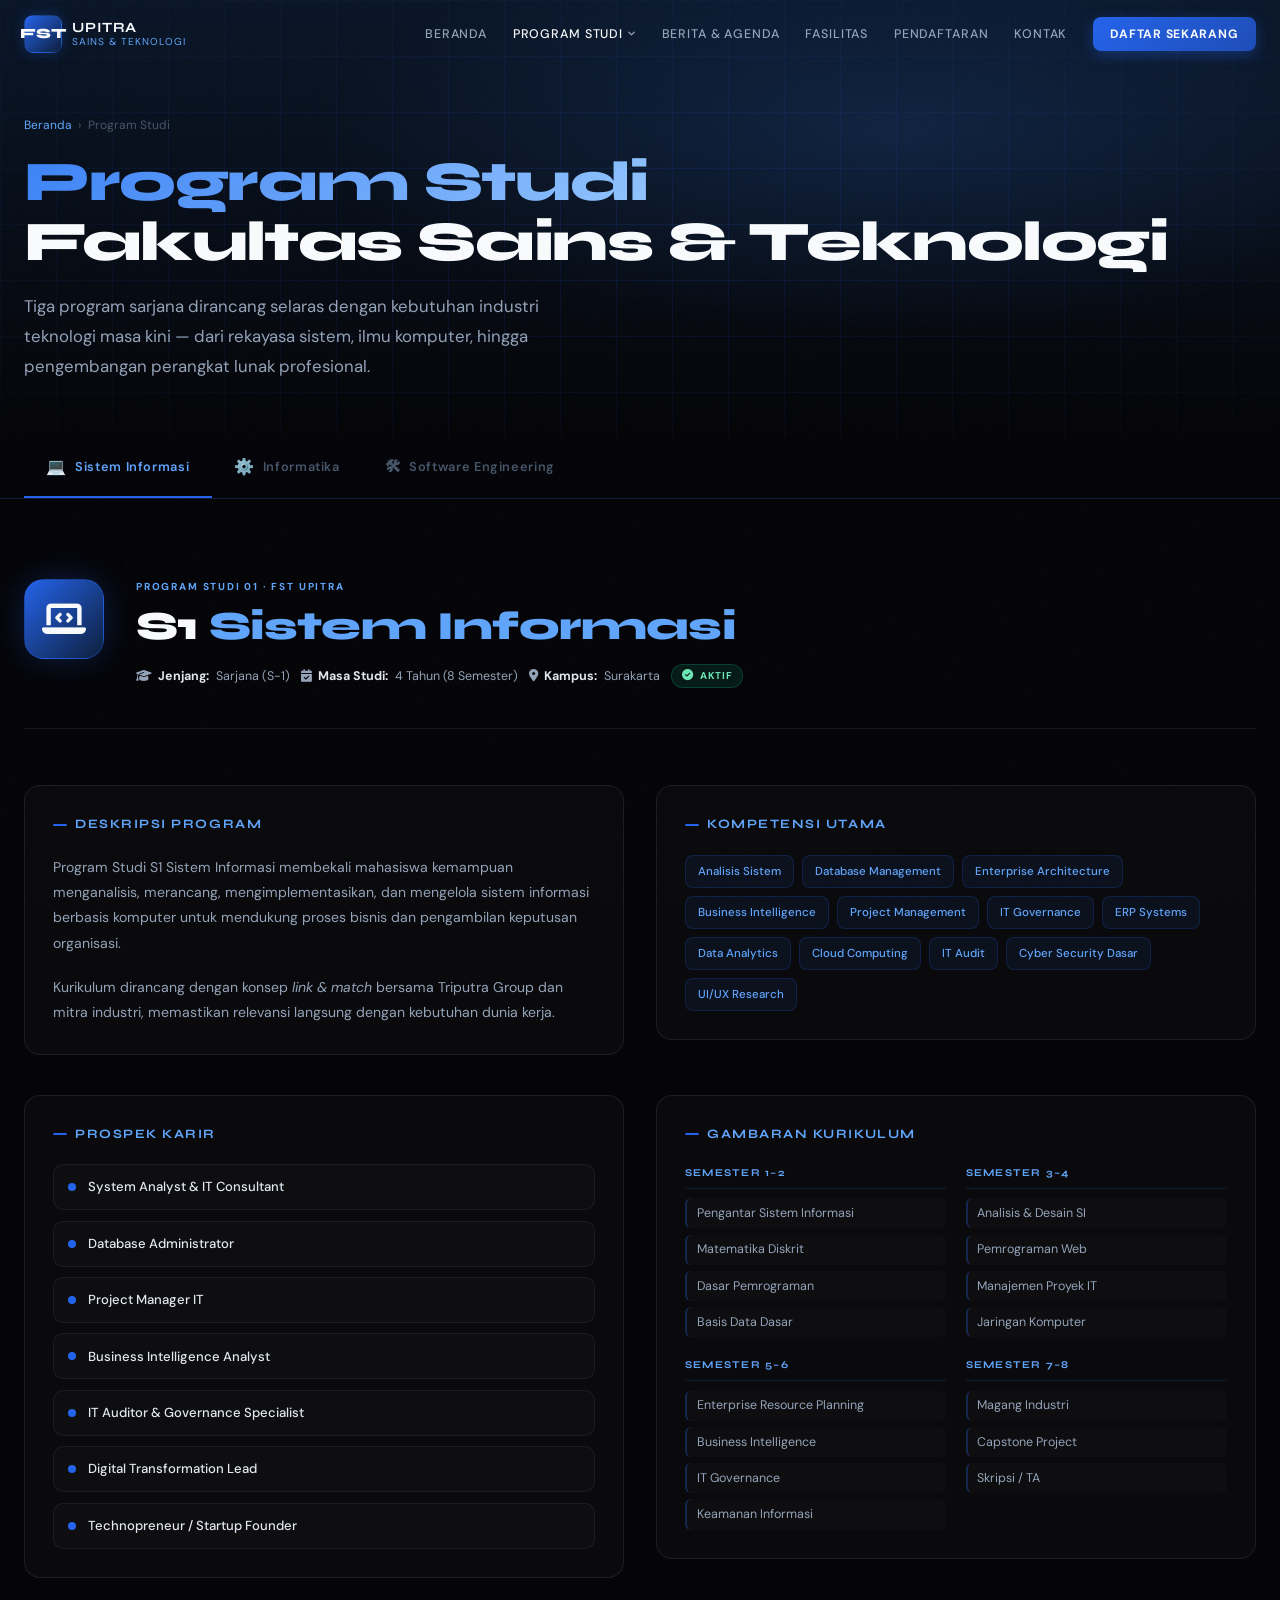
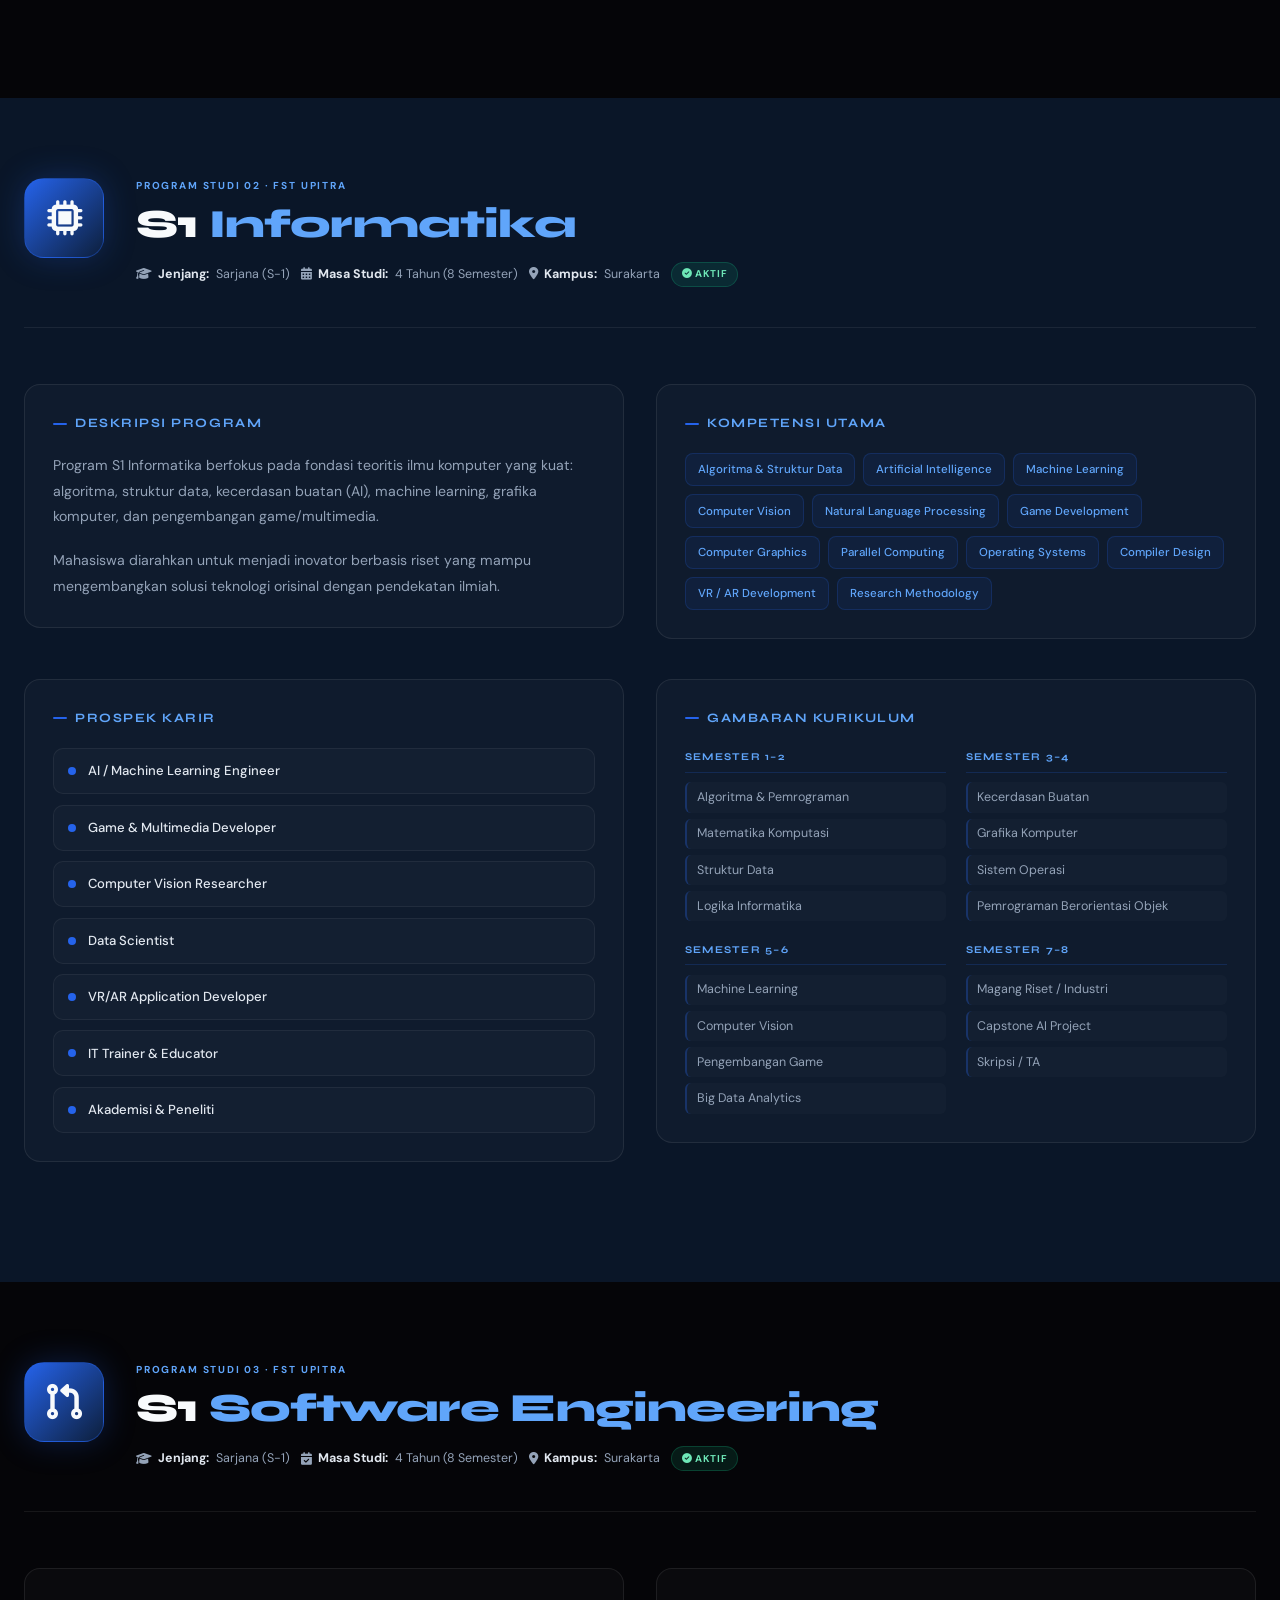
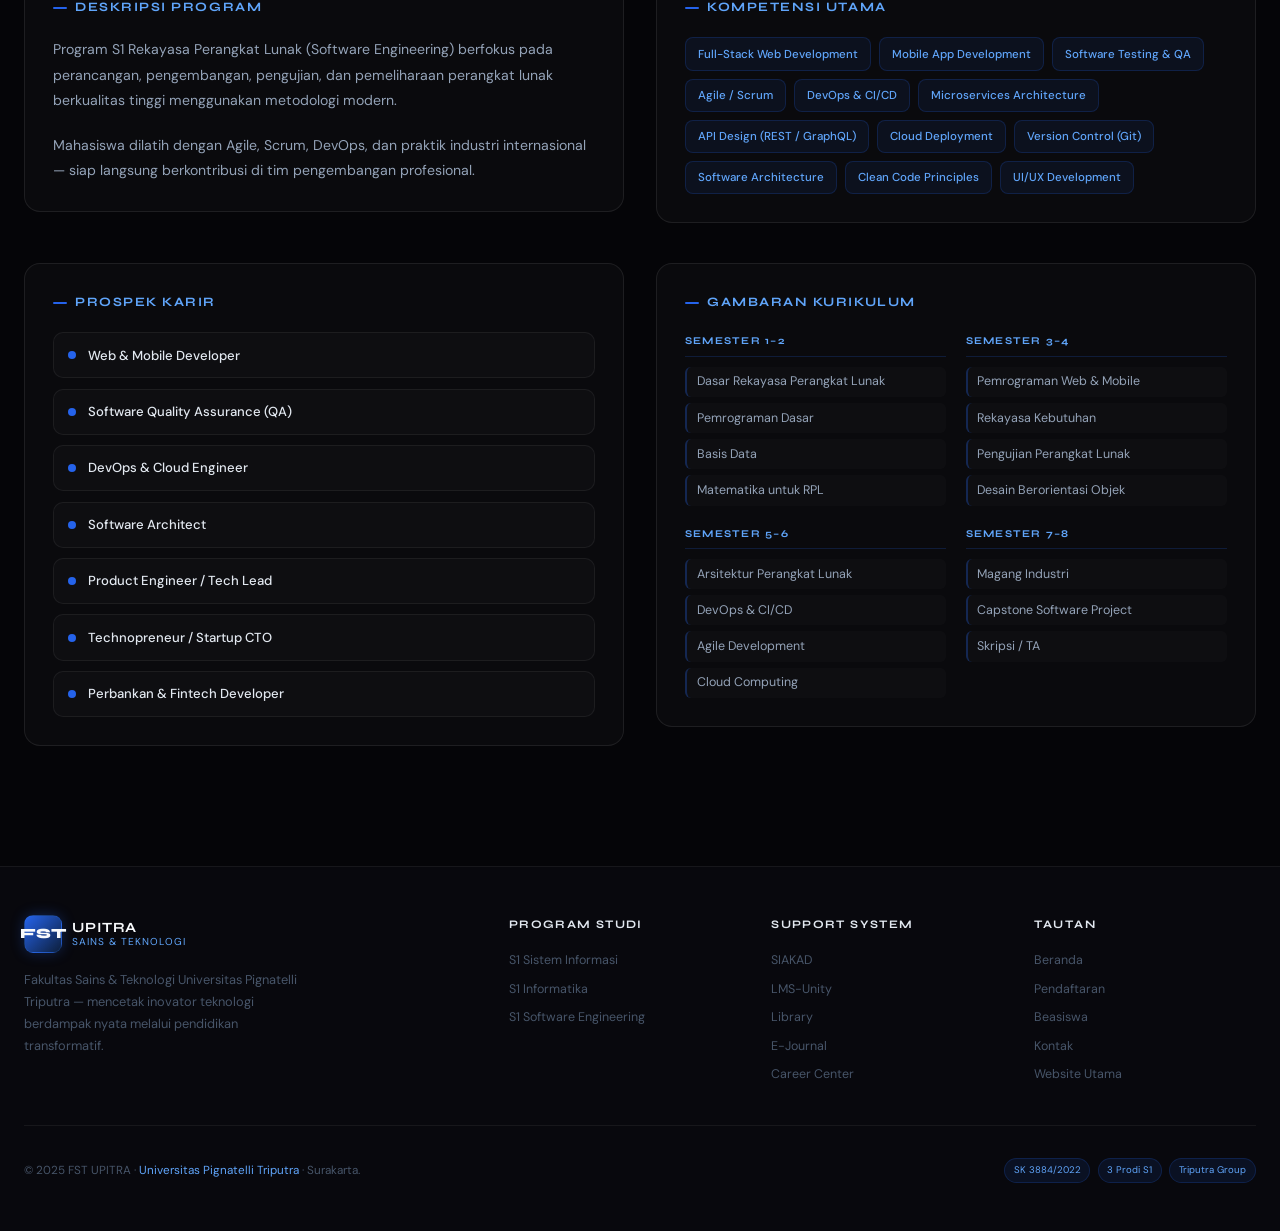
==== prodi.html @ 9dd38aa5 "first commit" ====
<!DOCTYPE html>
<html lang="id">
<head>
  <meta charset="UTF-8" />
  <meta name="viewport" content="width=device-width, initial-scale=1.0" />
  <meta name="description" content="Program Studi FST UPITRA — S1 Sistem Informasi, S1 Informatika, S1 Rekayasa Perangkat Lunak (Software Engineering). Kurikulum, kompetensi, dan prospek karir lengkap." />
  <title>Program Studi — FST UPITRA</title>
  <link rel="preconnect" href="https://fonts.googleapis.com" />
  <link rel="stylesheet" href="https://cdnjs.cloudflare.com/ajax/libs/font-awesome/6.4.2/css/all.min.css">
  <link rel="preconnect" href="https://fonts.gstatic.com" crossorigin />
  <link href="https://fonts.googleapis.com/css2?family=Syne:wght@400;600;700;800&family=DM+Sans:ital,opsz,wght@0,9..40,300;0,9..40,400;0,9..40,500;1,9..40,300&display=swap" rel="stylesheet" />
  <link rel="stylesheet" href="fst-style.css" />

  <style>
    /* =============================================
       PRODI PAGE — SPECIFIC STYLES
    ============================================= */

    /* Tab navigation */
    .prodi-tabs-wrap {
      position: sticky;
      top: var(--nav-h);
      z-index: 50;
      background: rgba(5,5,10,0.95);
      backdrop-filter: blur(16px);
      -webkit-backdrop-filter: blur(16px);
      border-bottom: 1px solid var(--glass-border);
    }
    .prodi-tabs {
      max-width: 1280px;
      margin: 0 auto;
      display: flex;
      gap: 0;
      padding: 0 1.5rem;
      overflow-x: auto;
      scrollbar-width: none;
      -ms-overflow-style: none;
    }
    .prodi-tabs::-webkit-scrollbar { display: none; }
    .prodi-tab {
      display: flex;
      align-items: center;
      gap: 0.5rem;
      padding: 1rem 1.4rem;
      font-size: 0.8rem;
      font-weight: 600;
      letter-spacing: 0.05em;
      color: var(--white-ghost);
      border-bottom: 2px solid transparent;
      transition: color 0.2s, border-color 0.2s;
      cursor: pointer;
      white-space: nowrap;
      text-decoration: none;
      flex-shrink: 0;
    }
    .prodi-tab:hover { color: var(--white-dim); }
    .prodi-tab.active { color: var(--blue-light); border-bottom-color: var(--blue-accent); }
    .prodi-tab-icon { font-size: 1rem; }

    /* Prodi hero section */
    .prodi-section {
      padding: 5rem 1.5rem;
      position: relative;
    }
    .prodi-section:nth-child(even) { background: var(--navy); }
    .prodi-section:nth-child(odd)  { background: var(--black); }

    .prodi-header {
      display: grid;
      grid-template-columns: auto 1fr;
      gap: 2rem;
      align-items: start;
      margin-bottom: 3.5rem;
      padding-bottom: 2.5rem;
      border-bottom: 1px solid rgba(255,255,255,0.07);
    }
    .prodi-hero-icon {
      width: 80px; height: 80px;
      border-radius: 20px;
      background: linear-gradient(135deg, var(--blue-accent), var(--navy-mid));
      display: flex;
      align-items: center;
      justify-content: center;
      font-size: 2.2rem;
      border: 1px solid rgba(37,99,235,0.4);
      box-shadow: 0 0 32px rgba(37,99,235,0.25);
      flex-shrink: 0;
    }
    .prodi-header-meta { }
    .prodi-id-label { font-size: 0.63rem; letter-spacing: 0.18em; text-transform: uppercase; color: var(--blue-light); font-weight: 700; margin-bottom: 0.5rem; }
    .prodi-h2 {
      font-family: var(--font-display);
      font-size: clamp(1.6rem, 3.5vw, 2.5rem);
      font-weight: 800;
      line-height: 1.1;
      letter-spacing: -0.02em;
      color: var(--white);
      margin-bottom: 1rem;
    }
    .prodi-h2 em { font-style: normal; color: var(--blue-light); }
    .prodi-meta-row { display: flex; flex-wrap: wrap; gap: 0.7rem; align-items: center; }
    .prodi-meta-item { display: flex; align-items: center; gap: 0.4rem; font-size: 0.78rem; color: var(--white-mute); }
    .prodi-meta-item strong { color: var(--white-dim); }

    /* Detail grid layout */
    .prodi-detail-grid {
      display: grid;
      grid-template-columns: 1fr 1fr;
      gap: 2rem;
      margin-bottom: 2.5rem;
    }

    /* Content cards */
    .content-card {
      background: rgba(255,255,255,0.025);
      border: 1px solid rgba(255,255,255,0.08);
      border-radius: 16px;
      padding: 1.75rem;
    }
    .content-card-title {
      font-family: var(--font-display);
      font-size: 0.8rem;
      font-weight: 700;
      letter-spacing: 0.12em;
      text-transform: uppercase;
      color: var(--blue-light);
      margin-bottom: 1.2rem;
      display: flex;
      align-items: center;
      gap: 0.5rem;
    }
    .content-card-title::before { content:''; display:block; width:14px; height:2px; background:var(--blue-accent); border-radius:2px; }

    /* Skill chips */
    .skill-grid { display: flex; flex-wrap: wrap; gap: 0.5rem; }
    .skill-chip {
      padding: 0.38rem 0.75rem;
      font-size: 0.72rem;
      font-weight: 500;
      border-radius: 8px;
      background: rgba(37,99,235,0.08);
      border: 1px solid rgba(37,99,235,0.2);
      color: var(--blue-light);
      transition: background 0.2s, border-color 0.2s;
    }
    .skill-chip:hover { background: rgba(37,99,235,0.18); border-color: var(--blue-accent); }

    /* Career list */
    .career-list { display: flex; flex-direction: column; gap: 0.65rem; }
    .career-item {
      display: flex;
      align-items: center;
      gap: 0.75rem;
      padding: 0.7rem 0.9rem;
      border-radius: 10px;
      background: rgba(255,255,255,0.02);
      border: 1px solid rgba(255,255,255,0.06);
      transition: border-color 0.2s, background 0.2s;
    }
    .career-item:hover { border-color: var(--blue-accent); background: rgba(37,99,235,0.07); }
    .career-dot { width: 8px; height: 8px; border-radius: 50%; background: var(--blue-accent); flex-shrink: 0; }
    .career-name { font-size: 0.82rem; font-weight: 500; color: var(--white-dim); }

    /* Semester table */
    .semester-grid { display: grid; grid-template-columns: 1fr 1fr; gap: 1.2rem; margin-top: 1.2rem; }
    .semester-block { }
    .semester-label { font-family: var(--font-display); font-size: 0.65rem; font-weight: 700; letter-spacing: 0.12em; text-transform: uppercase; color: var(--blue-light); margin-bottom: 0.6rem; padding-bottom: 0.4rem; border-bottom: 1px solid rgba(37,99,235,0.2); }
    .semester-matkul { display: flex; flex-direction: column; gap: 0.38rem; }
    .matkul-item { font-size: 0.78rem; color: var(--white-mute); padding: 0.3rem 0.6rem; background: rgba(255,255,255,0.02); border-radius: 6px; border-left: 2px solid rgba(37,99,235,0.3); }

    /* Comparison table */
    .compare-table { width: 100%; border-collapse: collapse; margin-top: 2.5rem; }
    .compare-table th { padding: 0.9rem 1.2rem; font-family: var(--font-display); font-size: 0.75rem; font-weight: 700; letter-spacing: 0.1em; text-transform: uppercase; background: rgba(37,99,235,0.1); color: var(--blue-light); text-align: left; border-bottom: 1px solid var(--glass-border); }
    .compare-table td { padding: 0.85rem 1.2rem; font-size: 0.82rem; color: var(--white-mute); border-bottom: 1px solid rgba(255,255,255,0.05); vertical-align: top; }
    .compare-table tr:hover td { background: rgba(37,99,235,0.04); }
    .compare-table td:first-child { color: var(--white-dim); font-weight: 500; }
    .ct-icon { font-size: 1.1rem; }
    .compare-wrap { overflow-x: auto; border: 1px solid var(--glass-border); border-radius: 14px; overflow: hidden; }

    /* CTA band */
    .cta-band {
      background: linear-gradient(135deg, var(--navy-mid), var(--navy));
      border: 1px solid var(--glass-border);
      border-radius: 18px;
      padding: 2.5rem;
      text-align: center;
      margin-top: 4rem;
    }
    .cta-band h3 { font-family: var(--font-display); font-size: clamp(1.4rem, 3vw, 2rem); font-weight: 800; color: var(--white); margin-bottom: 0.75rem; }
    .cta-band p { color: var(--white-mute); font-size: 0.9rem; max-width: 480px; margin: 0 auto 1.75rem; line-height: 1.75; }
    .cta-band-actions { display: flex; gap: 1rem; justify-content: center; flex-wrap: wrap; }

    /* =============================================
       PRODI PAGE RESPONSIVE
    ============================================= */
    @media (max-width: 1024px) {
      .prodi-detail-grid { grid-template-columns: 1fr; }
    }
    @media (max-width: 768px) {
      .prodi-section { padding: 3.5rem 1rem; }
      .prodi-header { grid-template-columns: 1fr; gap: 1.25rem; }
      .prodi-hero-icon { width: 64px; height: 64px; font-size: 1.75rem; border-radius: 15px; }
      .semester-grid { grid-template-columns: 1fr; }
      .cta-band { padding: 1.75rem 1.25rem; }
      .cta-band-actions { flex-direction: column; align-items: stretch; }
      .cta-band-actions .btn-primary,
      .cta-band-actions .btn-ghost { text-align: center; justify-content: center; }
      .compare-table th, .compare-table td { padding: 0.65rem 0.9rem; font-size: 0.76rem; }
      .prodi-tabs { padding: 0 1rem; }
      .prodi-tab { padding: 0.85rem 1rem; font-size: 0.74rem; }
    }
    @media (max-width: 480px) {
      .prodi-meta-row { gap: 0.5rem; }
      .prodi-h2 { font-size: clamp(1.4rem, 6vw, 1.9rem); }
    }
  </style>
</head>

<body>
  <!-- NAVBAR -->
  <header>
    <nav id="navbar" role="navigation" aria-label="Main navigation">
      <div class="nav-inner">
        <a href="index.html" class="nav-logo" aria-label="FST UPITRA Beranda">
          <div class="nav-logo-badge" aria-hidden="true">FST</div>
          <div class="nav-logo-text"><strong>UPITRA</strong><span>Sains &amp; Teknologi</span></div>
        </a>
        <ul class="nav-links" role="list">
          <li><a href="index.html">Beranda</a></li>
          <li>
            <a href="prodi.html" class="active">Program Studi
              <svg class="chevron" viewBox="0 0 10 10" fill="none"><path d="M2 3.5 5 6.5 8 3.5" stroke="currentColor" stroke-width="1.5" stroke-linecap="round"/></svg>
            </a>
            <ul class="dropdown">
              <li><a href="#si">S1 Sistem Informasi</a></li>
              <li><a href="#inf">S1 Informatika</a></li>
              <li><a href="#rpl">S1 Software Engineering</a></li>
            </ul>
          </li>
          <li><a href="index.html#news">Berita &amp; Agenda</a></li>
          <li><a href="index.html#fasilitas">Fasilitas</a></li>
          <li><a href="pendaftaran.html">Pendaftaran</a></li>
          <li><a href="index.html#kontak">Kontak</a></li>
          <li><a href="pendaftaran.html" class="nav-cta">Daftar Sekarang</a></li>
        </ul>
        <button class="nav-hamburger" id="hamburger" aria-label="Toggle menu" aria-expanded="false">
          <span></span><span></span><span></span>
        </button>
      </div>
    </nav>
    <div class="mobile-menu" id="mobile-menu">
      <p class="mob-section-title">Halaman</p>
      <a href="index.html">Beranda</a>
      <a href="index.html#news">Berita &amp; Agenda</a>
      <a href="index.html#fasilitas">Fasilitas</a>
      <a href="pendaftaran.html">Pendaftaran</a>
      <a href="index.html#kontak">Kontak</a>
      <p class="mob-section-title">Program Studi</p>
      <a href="#si" onclick="closeMobile()">S1 Sistem Informasi</a>
      <a href="#inf" onclick="closeMobile()">S1 Informatika</a>
      <a href="#rpl" onclick="closeMobile()">S1 Software Engineering</a>
      <a href="pendaftaran.html" class="mob-cta">Daftar Sekarang →</a>
    </div>
  </header>

  <!-- PAGE HERO -->
  <div class="page-hero">
    <div class="page-hero-grid" aria-hidden="true"></div>
    <div class="page-hero-content">
      <nav class="breadcrumb" aria-label="Breadcrumb">
        <a href="index.html">Beranda</a>
        <span aria-hidden="true">›</span>
        <span aria-current="page">Program Studi</span>
      </nav>
      <h1><em>Program Studi</em><br />Fakultas Sains &amp; Teknologi</h1>
      <p>Tiga program sarjana dirancang selaras dengan kebutuhan industri teknologi masa kini — dari rekayasa sistem, ilmu komputer, hingga pengembangan perangkat lunak profesional.</p>
    </div>
  </div>

  <!-- STICKY TABS -->
  <div class="prodi-tabs-wrap" role="navigation" aria-label="Program studi tabs">
    <div class="prodi-tabs">
      <a href="#si"  class="prodi-tab active" data-target="si"><span class="prodi-tab-icon">💻</span> Sistem Informasi</a>
      <a href="#inf" class="prodi-tab" data-target="inf"><span class="prodi-tab-icon">⚙️</span> Informatika</a>
      <a href="#rpl" class="prodi-tab" data-target="rpl"><span class="prodi-tab-icon">🛠</span> Software Engineering</a>
    </div>
  </div>

  <main>
    <!-- ============ S1 SISTEM INFORMASI ============ -->
    <section id="si" class="prodi-section">
      <div class="container">
  <div class="prodi-header reveal">
    <div class="prodi-hero-icon" aria-hidden="true">
      <i class="fa-solid fa-laptop-code"></i>
    </div>
    
    <div class="prodi-header-meta">
      <div class="prodi-id-label">Program Studi 01 · FST UPITRA</div>
      <h2 class="prodi-h2">S1 <em>Sistem Informasi</em></h2>
      
      <div class="prodi-meta-row">
        <div class="prodi-meta-item">
          <i class="fa-solid fa-graduation-cap"></i> <strong>Jenjang:</strong> Sarjana (S-1)
        </div>
        <div class="prodi-meta-item">
          <i class="fa-solid fa-calendar-check"></i> <strong>Masa Studi:</strong> 4 Tahun (8 Semester)
        </div>
        <div class="prodi-meta-item">
          <i class="fa-solid fa-location-dot"></i> <strong>Kampus:</strong> Surakarta
        </div>
        <span class="badge badge-green">
          <i class="fa-solid fa-circle-check" style="font-size: 0.7rem; margin-right: 4px;"></i> Aktif
        </span>
      </div>
    </div>
  </div>
</div>

        <div class="prodi-detail-grid">
          <div class="reveal">
            <div class="content-card">
              <div class="content-card-title">Deskripsi Program</div>
              <p style="font-size:0.88rem;color:var(--white-mute);line-height:1.8;margin-bottom:1.2rem;">Program Studi S1 Sistem Informasi membekali mahasiswa kemampuan menganalisis, merancang, mengimplementasikan, dan mengelola sistem informasi berbasis komputer untuk mendukung proses bisnis dan pengambilan keputusan organisasi.</p>
              <p style="font-size:0.88rem;color:var(--white-mute);line-height:1.8;">Kurikulum dirancang dengan konsep <em>link &amp; match</em> bersama Triputra Group dan mitra industri, memastikan relevansi langsung dengan kebutuhan dunia kerja.</p>
            </div>
          </div>
          <div class="reveal" style="transition-delay:0.1s;">
            <div class="content-card">
              <div class="content-card-title">Kompetensi Utama</div>
              <div class="skill-grid">
                <span class="skill-chip">Analisis Sistem</span>
                <span class="skill-chip">Database Management</span>
                <span class="skill-chip">Enterprise Architecture</span>
                <span class="skill-chip">Business Intelligence</span>
                <span class="skill-chip">Project Management</span>
                <span class="skill-chip">IT Governance</span>
                <span class="skill-chip">ERP Systems</span>
                <span class="skill-chip">Data Analytics</span>
                <span class="skill-chip">Cloud Computing</span>
                <span class="skill-chip">IT Audit</span>
                <span class="skill-chip">Cyber Security Dasar</span>
                <span class="skill-chip">UI/UX Research</span>
              </div>
            </div>
          </div>
        </div>

        <div class="prodi-detail-grid">
          <div class="reveal">
            <div class="content-card">
              <div class="content-card-title">Prospek Karir</div>
              <div class="career-list">
                <div class="career-item"><div class="career-dot"></div><div class="career-name">System Analyst & IT Consultant</div></div>
                <div class="career-item"><div class="career-dot"></div><div class="career-name">Database Administrator</div></div>
                <div class="career-item"><div class="career-dot"></div><div class="career-name">Project Manager IT</div></div>
                <div class="career-item"><div class="career-dot"></div><div class="career-name">Business Intelligence Analyst</div></div>
                <div class="career-item"><div class="career-dot"></div><div class="career-name">IT Auditor & Governance Specialist</div></div>
                <div class="career-item"><div class="career-dot"></div><div class="career-name">Digital Transformation Lead</div></div>
                <div class="career-item"><div class="career-dot"></div><div class="career-name">Technopreneur / Startup Founder</div></div>
              </div>
            </div>
          </div>
          <div class="reveal" style="transition-delay:0.1s;">
            <div class="content-card">
              <div class="content-card-title">Gambaran Kurikulum</div>
              <div class="semester-grid">
                <div class="semester-block">
                  <div class="semester-label">Semester 1–2</div>
                  <div class="semester-matkul">
                    <div class="matkul-item">Pengantar Sistem Informasi</div>
                    <div class="matkul-item">Matematika Diskrit</div>
                    <div class="matkul-item">Dasar Pemrograman</div>
                    <div class="matkul-item">Basis Data Dasar</div>
                  </div>
                </div>
                <div class="semester-block">
                  <div class="semester-label">Semester 3–4</div>
                  <div class="semester-matkul">
                    <div class="matkul-item">Analisis & Desain SI</div>
                    <div class="matkul-item">Pemrograman Web</div>
                    <div class="matkul-item">Manajemen Proyek IT</div>
                    <div class="matkul-item">Jaringan Komputer</div>
                  </div>
                </div>
                <div class="semester-block">
                  <div class="semester-label">Semester 5–6</div>
                  <div class="semester-matkul">
                    <div class="matkul-item">Enterprise Resource Planning</div>
                    <div class="matkul-item">Business Intelligence</div>
                    <div class="matkul-item">IT Governance</div>
                    <div class="matkul-item">Keamanan Informasi</div>
                  </div>
                </div>
                <div class="semester-block">
                  <div class="semester-label">Semester 7–8</div>
                  <div class="semester-matkul">
                    <div class="matkul-item">Magang Industri</div>
                    <div class="matkul-item">Capstone Project</div>
                    <div class="matkul-item">Skripsi / TA</div>
                  </div>
                </div>
              </div>
            </div>
          </div>
        </div>
      </div>
    </section>

    <!-- ============ S1 INFORMATIKA ============ -->
    <section id="inf" class="prodi-section">
  <div class="container">
  <div class="prodi-header reveal">
    <div class="prodi-hero-icon" aria-hidden="true">
      <i class="fa-solid fa-microchip"></i>
    </div>
    
    <div class="prodi-header-meta">
      <div class="prodi-id-label">Program Studi 02 · FST UPITRA</div>
      <h2 class="prodi-h2">S1 <em>Informatika</em></h2>
      
      <div class="prodi-meta-row">
        <div class="prodi-meta-item">
          <i class="fa-solid fa-graduation-cap"></i> <strong>Jenjang:</strong> Sarjana (S-1)
        </div>
        <div class="prodi-meta-item">
          <i class="fa-solid fa-calendar-days"></i> <strong>Masa Studi:</strong> 4 Tahun (8 Semester)
        </div>
        <div class="prodi-meta-item">
          <i class="fa-solid fa-location-dot"></i> <strong>Kampus:</strong> Surakarta
        </div>
        <span class="badge badge-green">
          <i class="fa-solid fa-circle-check"></i> Aktif
        </span>
      </div>
    </div>
  </div>
</div>

        <div class="prodi-detail-grid">
          <div class="reveal">
            <div class="content-card">
              <div class="content-card-title">Deskripsi Program</div>
              <p style="font-size:0.88rem;color:var(--white-mute);line-height:1.8;margin-bottom:1.2rem;">Program S1 Informatika berfokus pada fondasi teoritis ilmu komputer yang kuat: algoritma, struktur data, kecerdasan buatan (AI), machine learning, grafika komputer, dan pengembangan game/multimedia.</p>
              <p style="font-size:0.88rem;color:var(--white-mute);line-height:1.8;">Mahasiswa diarahkan untuk menjadi inovator berbasis riset yang mampu mengembangkan solusi teknologi orisinal dengan pendekatan ilmiah.</p>
            </div>
          </div>
          <div class="reveal" style="transition-delay:0.1s;">
            <div class="content-card">
              <div class="content-card-title">Kompetensi Utama</div>
              <div class="skill-grid">
                <span class="skill-chip">Algoritma &amp; Struktur Data</span>
                <span class="skill-chip">Artificial Intelligence</span>
                <span class="skill-chip">Machine Learning</span>
                <span class="skill-chip">Computer Vision</span>
                <span class="skill-chip">Natural Language Processing</span>
                <span class="skill-chip">Game Development</span>
                <span class="skill-chip">Computer Graphics</span>
                <span class="skill-chip">Parallel Computing</span>
                <span class="skill-chip">Operating Systems</span>
                <span class="skill-chip">Compiler Design</span>
                <span class="skill-chip">VR / AR Development</span>
                <span class="skill-chip">Research Methodology</span>
              </div>
            </div>
          </div>
        </div>

        <div class="prodi-detail-grid">
          <div class="reveal">
            <div class="content-card">
              <div class="content-card-title">Prospek Karir</div>
              <div class="career-list">
                <div class="career-item"><div class="career-dot"></div><div class="career-name">AI / Machine Learning Engineer</div></div>
                <div class="career-item"><div class="career-dot"></div><div class="career-name">Game & Multimedia Developer</div></div>
                <div class="career-item"><div class="career-dot"></div><div class="career-name">Computer Vision Researcher</div></div>
                <div class="career-item"><div class="career-dot"></div><div class="career-name">Data Scientist</div></div>
                <div class="career-item"><div class="career-dot"></div><div class="career-name">VR/AR Application Developer</div></div>
                <div class="career-item"><div class="career-dot"></div><div class="career-name">IT Trainer &amp; Educator</div></div>
                <div class="career-item"><div class="career-dot"></div><div class="career-name">Akademisi &amp; Peneliti</div></div>
              </div>
            </div>
          </div>
          <div class="reveal" style="transition-delay:0.1s;">
            <div class="content-card">
              <div class="content-card-title">Gambaran Kurikulum</div>
              <div class="semester-grid">
                <div class="semester-block">
                  <div class="semester-label">Semester 1–2</div>
                  <div class="semester-matkul">
                    <div class="matkul-item">Algoritma &amp; Pemrograman</div>
                    <div class="matkul-item">Matematika Komputasi</div>
                    <div class="matkul-item">Struktur Data</div>
                    <div class="matkul-item">Logika Informatika</div>
                  </div>
                </div>
                <div class="semester-block">
                  <div class="semester-label">Semester 3–4</div>
                  <div class="semester-matkul">
                    <div class="matkul-item">Kecerdasan Buatan</div>
                    <div class="matkul-item">Grafika Komputer</div>
                    <div class="matkul-item">Sistem Operasi</div>
                    <div class="matkul-item">Pemrograman Berorientasi Objek</div>
                  </div>
                </div>
                <div class="semester-block">
                  <div class="semester-label">Semester 5–6</div>
                  <div class="semester-matkul">
                    <div class="matkul-item">Machine Learning</div>
                    <div class="matkul-item">Computer Vision</div>
                    <div class="matkul-item">Pengembangan Game</div>
                    <div class="matkul-item">Big Data Analytics</div>
                  </div>
                </div>
                <div class="semester-block">
                  <div class="semester-label">Semester 7–8</div>
                  <div class="semester-matkul">
                    <div class="matkul-item">Magang Riset / Industri</div>
                    <div class="matkul-item">Capstone AI Project</div>
                    <div class="matkul-item">Skripsi / TA</div>
                  </div>
                </div>
              </div>
            </div>
          </div>
        </div>
      </div>
    </section>

    <!-- ============ S1 SOFTWARE ENGINEERING ============ -->
    <section id="rpl" class="prodi-section">
     <div class="container">
  <div class="prodi-header reveal">
    <div class="prodi-hero-icon" aria-hidden="true">
      <i class="fa-solid fa-code-pull-request"></i>
    </div>
    
    <div class="prodi-header-meta">
      <div class="prodi-id-label">Program Studi 03 · FST UPITRA</div>
      <h2 class="prodi-h2">S1 <em>Software Engineering</em></h2>
      
      <div class="prodi-meta-row">
        <div class="prodi-meta-item">
          <i class="fa-solid fa-graduation-cap"></i> <strong>Jenjang:</strong> Sarjana (S-1)
        </div>
        <div class="prodi-meta-item">
          <i class="fa-solid fa-calendar-check"></i> <strong>Masa Studi:</strong> 4 Tahun (8 Semester)
        </div>
        <div class="prodi-meta-item">
          <i class="fa-solid fa-location-dot"></i> <strong>Kampus:</strong> Surakarta
        </div>
        <span class="badge badge-green">
          <i class="fa-solid fa-circle-check"></i> Aktif
        </span>
      </div>
    </div>
  </div>
</div>

        <div class="prodi-detail-grid">
          <div class="reveal">
            <div class="content-card">
              <div class="content-card-title">Deskripsi Program</div>
              <p style="font-size:0.88rem;color:var(--white-mute);line-height:1.8;margin-bottom:1.2rem;">Program S1 Rekayasa Perangkat Lunak (Software Engineering) berfokus pada perancangan, pengembangan, pengujian, dan pemeliharaan perangkat lunak berkualitas tinggi menggunakan metodologi modern.</p>
              <p style="font-size:0.88rem;color:var(--white-mute);line-height:1.8;">Mahasiswa dilatih dengan Agile, Scrum, DevOps, dan praktik industri internasional — siap langsung berkontribusi di tim pengembangan profesional.</p>
            </div>
          </div>
          <div class="reveal" style="transition-delay:0.1s;">
            <div class="content-card">
              <div class="content-card-title">Kompetensi Utama</div>
              <div class="skill-grid">
                <span class="skill-chip">Full-Stack Web Development</span>
                <span class="skill-chip">Mobile App Development</span>
                <span class="skill-chip">Software Testing &amp; QA</span>
                <span class="skill-chip">Agile / Scrum</span>
                <span class="skill-chip">DevOps &amp; CI/CD</span>
                <span class="skill-chip">Microservices Architecture</span>
                <span class="skill-chip">API Design (REST / GraphQL)</span>
                <span class="skill-chip">Cloud Deployment</span>
                <span class="skill-chip">Version Control (Git)</span>
                <span class="skill-chip">Software Architecture</span>
                <span class="skill-chip">Clean Code Principles</span>
                <span class="skill-chip">UI/UX Development</span>
              </div>
            </div>
          </div>
        </div>

        <div class="prodi-detail-grid">
          <div class="reveal">
            <div class="content-card">
              <div class="content-card-title">Prospek Karir</div>
              <div class="career-list">
                <div class="career-item"><div class="career-dot"></div><div class="career-name">Web &amp; Mobile Developer</div></div>
                <div class="career-item"><div class="career-dot"></div><div class="career-name">Software Quality Assurance (QA)</div></div>
                <div class="career-item"><div class="career-dot"></div><div class="career-name">DevOps &amp; Cloud Engineer</div></div>
                <div class="career-item"><div class="career-dot"></div><div class="career-name">Software Architect</div></div>
                <div class="career-item"><div class="career-dot"></div><div class="career-name">Product Engineer / Tech Lead</div></div>
                <div class="career-item"><div class="career-dot"></div><div class="career-name">Technopreneur / Startup CTO</div></div>
                <div class="career-item"><div class="career-dot"></div><div class="career-name">Perbankan &amp; Fintech Developer</div></div>
              </div>
            </div>
          </div>
          <div class="reveal" style="transition-delay:0.1s;">
            <div class="content-card">
              <div class="content-card-title">Gambaran Kurikulum</div>
              <div class="semester-grid">
                <div class="semester-block">
                  <div class="semester-label">Semester 1–2</div>
                  <div class="semester-matkul">
                    <div class="matkul-item">Dasar Rekayasa Perangkat Lunak</div>
                    <div class="matkul-item">Pemrograman Dasar</div>
                    <div class="matkul-item">Basis Data</div>
                    <div class="matkul-item">Matematika untuk RPL</div>
                  </div>
                </div>
                <div class="semester-block">
                  <div class="semester-label">Semester 3–4</div>
                  <div class="semester-matkul">
                    <div class="matkul-item">Pemrograman Web &amp; Mobile</div>
                    <div class="matkul-item">Rekayasa Kebutuhan</div>
                    <div class="matkul-item">Pengujian Perangkat Lunak</div>
                    <div class="matkul-item">Desain Berorientasi Objek</div>
                  </div>
                </div>
                <div class="semester-block">
                  <div class="semester-label">Semester 5–6</div>
                  <div class="semester-matkul">
                    <div class="matkul-item">Arsitektur Perangkat Lunak</div>
                    <div class="matkul-item">DevOps &amp; CI/CD</div>
                    <div class="matkul-item">Agile Development</div>
                    <div class="matkul-item">Cloud Computing</div>
                  </div>
                </div>
                <div class="semester-block">
                  <div class="semester-label">Semester 7–8</div>
                  <div class="semester-matkul">
                    <div class="matkul-item">Magang Industri</div>
                    <div class="matkul-item">Capstone Software Project</div>
                    <div class="matkul-item">Skripsi / TA</div>
                  </div>
                </div>
              </div>
            </div>
          </div>
        </div>
      </div>
    </section>

    <!-- COMPARISON TABLE -->
    <!-- <section style="background:var(--navy);padding:4rem 1.5rem;">
      <div class="container">
        <div class="reveal">
          <span class="section-label">Perbandingan</span>
          <h2 class="section-h2">Ringkasan <em>Ketiga Prodi</em></h2>
          <p class="section-desc">Temukan program yang paling sesuai dengan minat dan tujuan karir Anda.</p>
        </div>
        <div class="compare-wrap reveal" style="margin-top:2rem;">
          <table class="compare-table" role="table" aria-label="Perbandingan program studi">
            <thead>
              <tr>
                <th>Aspek</th>
                <th><span class="ct-icon">💻</span> Sistem Informasi</th>
                <th><span class="ct-icon">⚙️</span> Informatika</th>
                <th><span class="ct-icon">🛠</span> Software Engineering</th>
              </tr>
            </thead>
            <tbody>
              <tr><td>Fokus Utama</td><td>Bisnis &amp; sistem organisasi</td><td>Teori &amp; inovasi komputasi</td><td>Rekayasa &amp; kualitas software</td></tr>
              <tr><td>Orientasi</td><td>Manajerial &amp; analitis</td><td>Riset &amp; inovatif</td><td>Praktis &amp; industri</td></tr>
              <tr><td>Kekuatan</td><td>ERP, BI, IT Governance</td><td>AI, ML, Game Dev</td><td>Full-Stack, DevOps, Agile</td></tr>
              <tr><td>Karir Utama</td><td>System Analyst, IT Manager</td><td>AI Engineer, Data Scientist</td><td>Developer, QA, DevOps</td></tr>
              <tr><td>Cocok Untuk</td><td>Suka bisnis &amp; manajemen</td><td>Suka riset &amp; algoritma</td><td>Suka coding &amp; membangun produk</td></tr>
              <tr><td>Beban Coding</td><td><span class="badge badge-orange">Sedang</span></td><td><span class="badge badge-blue">Tinggi</span></td><td><span class="badge badge-blue">Sangat Tinggi</span></td></tr>
            </tbody>
          </table>
        </div> -->

        <!-- CTA Band -->
        <!-- <div class="cta-band reveal">
          <h3>Siap Bergabung di FST UPITRA?</h3>
          <p>Jadilah bagian dari generasi inovator teknologi berikutnya. Proses pendaftaran mudah — cukup siapkan identitas, ijazah, dan foto.</p>
          <div class="cta-band-actions">
            <a href="pendaftaran.html" class="btn-primary">
              Daftar Sekarang
              <svg width="14" height="14" viewBox="0 0 14 14" fill="none"><path d="M3 7h8M8 4l3 3-3 3" stroke="currentColor" stroke-width="1.5" stroke-linecap="round"/></svg>
            </a>
            <a href="index.html#kontak" class="btn-ghost">Tanya Admisi</a>
          </div>
        </div>
      </div>
    </section> -->
  </main>

  <!-- FOOTER -->
  <footer>
    <div class="footer-inner">
      <div class="footer-brand">
        <div class="nav-logo"><div class="nav-logo-badge">FST</div><div class="nav-logo-text"><strong>UPITRA</strong><span>Sains &amp; Teknologi</span></div></div>
        <p>Fakultas Sains &amp; Teknologi Universitas Pignatelli Triputra — mencetak inovator teknologi berdampak nyata melalui pendidikan transformatif.</p>
      </div>
      <div><div class="footer-col-title">Program Studi</div><nav class="footer-links"><a href="#si">S1 Sistem Informasi</a><a href="#inf">S1 Informatika</a><a href="#rpl">S1 Software Engineering</a></nav></div>
      <div><div class="footer-col-title">Support System</div><nav class="footer-links"><a href="https://mhs.upitra.ac.id/" target="_blank" rel="noopener">SIAKAD</a><a href="https://unity.upitra.ac.id/" target="_blank" rel="noopener">LMS-Unity</a><a href="https://siper.upitra.ac.id/" target="_blank" rel="noopener">Library</a><a href="https://jurnal.upitra.ac.id/" target="_blank" rel="noopener">E-Journal</a><a href="https://ucc.upitra.ac.id/" target="_blank" rel="noopener">Career Center</a></nav></div>
      <div><div class="footer-col-title">Tautan</div><nav class="footer-links"><a href="index.html">Beranda</a><a href="pendaftaran.html">Pendaftaran</a><a href="https://www.upitra.ac.id/biaya-kuliah" target="_blank" rel="noopener">Beasiswa</a><a href="index.html#kontak">Kontak</a><a href="https://www.upitra.ac.id/" target="_blank" rel="noopener">Website Utama</a></nav></div>
    </div>
    <div class="footer-bottom">
      <p class="footer-copy">&copy; 2025 FST UPITRA · <a href="https://www.upitra.ac.id/" target="_blank">Universitas Pignatelli Triputra</a> · Surakarta.</p>
      <div class="footer-badges"><span class="footer-badge">SK 3884/2022</span><span class="footer-badge">3 Prodi S1</span><span class="footer-badge">Triputra Group</span></div>
    </div>
  </footer>

  <script>
    const navbar = document.getElementById('navbar');
    window.addEventListener('scroll', () => { navbar.classList.toggle('scrolled', window.scrollY > 40); }, { passive: true });
    const hamburger = document.getElementById('hamburger');
    const mobileMenu = document.getElementById('mobile-menu');
    hamburger.addEventListener('click', () => {
      const open = mobileMenu.classList.toggle('open');
      hamburger.classList.toggle('active', open);
      hamburger.setAttribute('aria-expanded', open);
      document.body.style.overflow = open ? 'hidden' : '';
    });
    function closeMobile() { mobileMenu.classList.remove('open'); hamburger.classList.remove('active'); hamburger.setAttribute('aria-expanded','false'); document.body.style.overflow = ''; }
    document.addEventListener('click', e => { if (!hamburger.contains(e.target) && !mobileMenu.contains(e.target)) closeMobile(); });

    // Scroll reveal
    const ro = new IntersectionObserver(entries => { entries.forEach(e => { if (e.isIntersecting) { e.target.classList.add('visible'); ro.unobserve(e.target); } }); }, { threshold: 0.08, rootMargin: '0px 0px -40px 0px' });
    document.querySelectorAll('.reveal, .reveal-left, .reveal-right').forEach(el => ro.observe(el));

    // Tab active state on scroll
    const sections = { si: document.getElementById('si'), inf: document.getElementById('inf'), rpl: document.getElementById('rpl') };
    const tabs = document.querySelectorAll('.prodi-tab');
    const tabHeight = document.querySelector('.prodi-tabs-wrap').offsetHeight + 68;
    window.addEventListener('scroll', () => {
      const y = window.scrollY + tabHeight + 40;
      let active = 'si';
      if (sections.inf && y >= sections.inf.offsetTop) active = 'inf';
      if (sections.rpl && y >= sections.rpl.offsetTop) active = 'rpl';
      tabs.forEach(t => t.classList.toggle('active', t.dataset.target === active));
    }, { passive: true });

    // Smooth scroll with offset
    document.querySelectorAll('a[href^="#"]').forEach(a => {
      a.addEventListener('click', function(e) {
        const t = document.querySelector(this.getAttribute('href'));
        if (t) { e.preventDefault(); const off = 68 + document.querySelector('.prodi-tabs-wrap').offsetHeight + 16; window.scrollTo({ top: t.getBoundingClientRect().top + window.scrollY - off, behavior: 'smooth' }); closeMobile(); }
      });
    });
  </script>
</body>
</html>
---- fst-style.css ----
/* ==========================================================
   FST UPITRA — SHARED STYLESHEET
   fst-style.css | Digunakan oleh semua halaman
========================================================== */

/* =========================================
   CSS CUSTOM PROPERTIES
========================================= */
:root {
  --black:        #050508;
  --black-deep:   #08080d;
  --navy:         #0a1628;
  --navy-mid:     #0d1f3c;
  --navy-light:   #162847;
  --blue:         #1a3a6b;
  --blue-bright:  #1e4db7;
  --blue-accent:  #2563eb;
  --blue-glow:    #3b82f6;
  --blue-light:   #60a5fa;
  --sky:          #93c5fd;
  --white:        #f8fafc;
  --white-dim:    #e2e8f0;
  --white-mute:   #94a3b8;
  --white-ghost:  #475569;
  --line:         rgba(30, 77, 183, 0.18);
  --line-bright:  rgba(59, 130, 246, 0.35);
  --glass-bg:     rgba(8, 16, 36, 0.80);
  --glass-border: rgba(59, 130, 246, 0.2);
  --card-bg:      rgba(10, 22, 40, 0.9);
  --font-display: 'Syne', sans-serif;
  --font-body:    'DM Sans', sans-serif;
  --ease-out:     cubic-bezier(0.16, 1, 0.3, 1);
  --nav-h:        68px;
}

/* =========================================
   RESET & BASE
========================================= */
*, *::before, *::after { box-sizing: border-box; margin: 0; padding: 0; }

html { scroll-behavior: smooth; font-size: 16px; -webkit-text-size-adjust: 100%; }

body {
  font-family: var(--font-body);
  background-color: var(--black);
  color: var(--white);
  line-height: 1.65;
  overflow-x: hidden;
  -webkit-font-smoothing: antialiased;
}

a { color: inherit; text-decoration: none; }
img { max-width: 100%; display: block; }
ul { list-style: none; }

/* =========================================
   NOISE OVERLAY
========================================= */
body::before {
  content: '';
  position: fixed;
  inset: 0;
  background-image: url("data:image/svg+xml,%3Csvg viewBox='0 0 256 256' xmlns='http://www.w3.org/2000/svg'%3E%3Cfilter id='noise'%3E%3CfeTurbulence type='fractalNoise' baseFrequency='0.9' numOctaves='4' stitchTiles='stitch'/%3E%3C/filter%3E%3Crect width='100%25' height='100%25' filter='url(%23noise)' opacity='0.04'/%3E%3C/svg%3E");
  pointer-events: none;
  z-index: 9999;
  opacity: 0.35;
}

/* =========================================
   SCROLL REVEAL
========================================= */
.reveal       { opacity: 0; transform: translateY(32px); transition: opacity 0.7s var(--ease-out), transform 0.7s var(--ease-out); }
.reveal.visible { opacity: 1; transform: none; }
.reveal-left  { opacity: 0; transform: translateX(-36px); transition: opacity 0.7s var(--ease-out), transform 0.7s var(--ease-out); }
.reveal-left.visible  { opacity: 1; transform: none; }
.reveal-right { opacity: 0; transform: translateX(36px);  transition: opacity 0.7s var(--ease-out), transform 0.7s var(--ease-out); }
.reveal-right.visible { opacity: 1; transform: none; }

/* =========================================
   NAVBAR
========================================= */
#navbar {
  position: fixed;
  top: 0; left: 0; right: 0;
  z-index: 1000;
  padding: 0 1.5rem;
  transition: background 0.35s, border-color 0.35s;
  border-bottom: 1px solid transparent;
}
#navbar.scrolled {
  background: var(--glass-bg);
  backdrop-filter: blur(20px) saturate(1.8);
  -webkit-backdrop-filter: blur(20px) saturate(1.8);
  border-bottom-color: var(--glass-border);
}
.nav-inner {
  max-width: 1280px;
  margin: 0 auto;
  display: flex;
  align-items: center;
  justify-content: space-between;
  height: var(--nav-h);
}
.nav-logo {
  display: flex;
  align-items: center;
  gap: 0.65rem;
  flex-shrink: 0;
}
.nav-logo-badge {
  width: 38px; height: 38px;
  background: linear-gradient(135deg, var(--blue-accent), var(--navy-mid));
  border-radius: 9px;
  display: flex;
  align-items: center;
  justify-content: center;
  font-family: var(--font-display);
  font-weight: 800;
  font-size: 0.88rem;
  color: var(--white);
  border: 1px solid var(--glass-border);
  box-shadow: 0 0 14px rgba(37,99,235,0.3);
  flex-shrink: 0;
}
.nav-logo-text { display: flex; flex-direction: column; line-height: 1.15; }
.nav-logo-text strong { font-family: var(--font-display); font-size: 0.88rem; font-weight: 700; color: var(--white); letter-spacing: 0.04em; }
.nav-logo-text span   { font-size: 0.63rem; color: var(--blue-light); letter-spacing: 0.1em; text-transform: uppercase; }

/* Desktop nav links */
.nav-links {
  display: flex;
  align-items: center;
  gap: 1.6rem;
}
.nav-links > li { position: relative; }
.nav-links > li > a {
  font-size: 0.78rem;
  font-weight: 500;
  letter-spacing: 0.07em;
  text-transform: uppercase;
  color: var(--white-mute);
  transition: color 0.2s;
  display: flex;
  align-items: center;
  gap: 0.25rem;
  white-space: nowrap;
}
.nav-links > li > a:hover,
.nav-links > li > a.active { color: var(--white); }
.nav-links > li > a .chevron { width: 9px; height: 9px; transition: transform 0.2s; opacity: 0.55; }
.nav-links > li:hover > a .chevron { transform: rotate(180deg); }

/* Dropdown */
.dropdown {
  position: absolute;
  top: calc(100% + 10px);
  left: -1rem;
  min-width: 210px;
  background: rgba(5, 10, 24, 0.97);
  backdrop-filter: blur(20px);
  border: 1px solid var(--glass-border);
  border-radius: 12px;
  padding: 0.4rem;
  opacity: 0;
  pointer-events: none;
  transform: translateY(-6px);
  transition: opacity 0.2s, transform 0.2s;
  z-index: 100;
}
.nav-links > li:hover .dropdown,
.nav-links > li:focus-within .dropdown { opacity: 1; pointer-events: auto; transform: none; }
.dropdown a {
  display: block;
  padding: 0.5rem 0.9rem;
  font-size: 0.8rem;
  color: var(--white-mute);
  border-radius: 8px;
  transition: background 0.15s, color 0.15s;
}
.dropdown a:hover { background: rgba(37,99,235,0.12); color: var(--blue-light); }

/* CTA button in nav */
.nav-cta {
  background: linear-gradient(135deg, var(--blue-accent), var(--blue-bright)) !important;
  color: var(--white) !important;
  padding: 0.45rem 1.1rem !important;
  border-radius: 8px !important;
  font-size: 0.76rem !important;
  font-weight: 700 !important;
  letter-spacing: 0.06em !important;
  text-transform: uppercase !important;
  box-shadow: 0 4px 14px rgba(37,99,235,0.35);
  transition: box-shadow 0.2s, transform 0.2s !important;
  white-space: nowrap;
}
.nav-cta:hover { box-shadow: 0 6px 22px rgba(37,99,235,0.5); transform: translateY(-1px) !important; }

/* Hamburger */
.nav-hamburger {
  display: none;
  flex-direction: column;
  gap: 5px;
  cursor: pointer;
  padding: 8px;
  border: none;
  background: transparent;
  flex-shrink: 0;
  min-width: 40px;
  align-items: center;
  justify-content: center;
}
.nav-hamburger span {
  display: block;
  width: 22px; height: 2px;
  background: var(--white-dim);
  border-radius: 2px;
  transition: transform 0.28s, opacity 0.28s;
}
.nav-hamburger.active span:nth-child(1) { transform: translateY(7px) rotate(45deg); }
.nav-hamburger.active span:nth-child(2) { opacity: 0; }
.nav-hamburger.active span:nth-child(3) { transform: translateY(-7px) rotate(-45deg); }

/* Mobile menu */
.mobile-menu {
  display: none;
  position: fixed;
  top: var(--nav-h);
  left: 0; right: 0;
  background: rgba(5, 5, 10, 0.99);
  backdrop-filter: blur(20px);
  -webkit-backdrop-filter: blur(20px);
  border-bottom: 1px solid var(--glass-border);
  padding: 0 1.25rem;
  z-index: 998;
  max-height: 0;
  overflow: hidden;
  transition: max-height 0.4s var(--ease-out), padding 0.3s;
}
.mobile-menu.open {
  display: block;
  max-height: 100dvh;
  overflow-y: auto;
  padding: 1.25rem 1.25rem 2rem;
}
.mobile-menu a {
  display: block;
  padding: 0.8rem 0;
  font-size: 0.95rem;
  color: var(--white-mute);
  border-bottom: 1px solid rgba(255,255,255,0.05);
  transition: color 0.2s;
}
.mobile-menu a:last-of-type { border-bottom: none; }
.mobile-menu a:hover { color: var(--blue-light); }
.mob-section-title {
  font-size: 0.62rem;
  letter-spacing: 0.16em;
  text-transform: uppercase;
  color: var(--white-ghost);
  margin: 1.2rem 0 0.3rem;
}
.mob-cta {
  display: block;
  margin-top: 1.25rem;
  padding: 0.9rem;
  text-align: center;
  background: linear-gradient(135deg, var(--blue-accent), var(--blue-bright));
  border-radius: 10px;
  font-weight: 700;
  font-size: 0.9rem;
  color: var(--white) !important;
  letter-spacing: 0.05em;
  box-shadow: 0 4px 16px rgba(37,99,235,0.35);
}

/* =========================================
   BUTTONS
========================================= */
.btn-primary {
  display: inline-flex;
  align-items: center;
  justify-content: center;
  gap: 0.45rem;
  background: linear-gradient(135deg, var(--blue-accent), var(--blue-bright));
  color: var(--white);
  padding: 0.82rem 1.6rem;
  border-radius: 10px;
  font-family: var(--font-display);
  font-size: 0.84rem;
  font-weight: 700;
  letter-spacing: 0.07em;
  text-transform: uppercase;
  box-shadow: 0 5px 20px rgba(37,99,235,0.38), 0 1px 0 rgba(255,255,255,0.08) inset;
  transition: transform 0.2s, box-shadow 0.2s;
  cursor: pointer;
  border: none;
  white-space: nowrap;
}
.btn-primary:hover { transform: translateY(-2px); box-shadow: 0 8px 28px rgba(37,99,235,0.52); }

.btn-ghost {
  display: inline-flex;
  align-items: center;
  justify-content: center;
  gap: 0.45rem;
  background: transparent;
  color: var(--white-dim);
  padding: 0.82rem 1.6rem;
  border-radius: 10px;
  border: 1px solid rgba(255,255,255,0.14);
  font-size: 0.84rem;
  font-weight: 500;
  transition: border-color 0.2s, color 0.2s, background 0.2s;
  cursor: pointer;
  white-space: nowrap;
}
.btn-ghost:hover { border-color: var(--blue-glow); color: var(--blue-light); background: rgba(59,130,246,0.06); }

/* =========================================
   LAYOUT & SECTION BASE
========================================= */
section { padding: 5rem 1.5rem; position: relative; }
.container { max-width: 1280px; margin: 0 auto; width: 100%; }
.page-top { padding-top: calc(var(--nav-h) + 3rem); }

.section-label {
  display: inline-flex;
  align-items: center;
  gap: 0.5rem;
  font-size: 0.66rem;
  font-weight: 600;
  letter-spacing: 0.18em;
  text-transform: uppercase;
  color: var(--blue-light);
  margin-bottom: 0.9rem;
}
.section-label::before { content:''; display:block; width:18px; height:2px; background:var(--blue-accent); border-radius:2px; }

.section-h2 {
  font-family: var(--font-display);
  font-size: clamp(1.65rem, 3.5vw, 2.7rem);
  font-weight: 800;
  line-height: 1.1;
  letter-spacing: -0.02em;
  color: var(--white);
}
.section-h2 em { font-style: normal; color: var(--blue-light); }

.section-desc { font-size: 0.95rem; color: var(--white-mute); max-width: 540px; line-height: 1.78; margin-top: 0.75rem; }

.divider { height: 1px; background: linear-gradient(90deg, transparent, var(--line-bright), transparent); }

/* =========================================
   BREADCRUMB
========================================= */
.breadcrumb {
  display: flex;
  align-items: center;
  gap: 0.4rem;
  font-size: 0.75rem;
  color: var(--white-ghost);
  flex-wrap: wrap;
}
.breadcrumb a { color: var(--blue-light); transition: color 0.2s; }
.breadcrumb a:hover { color: var(--white); }
.breadcrumb span { color: var(--white-ghost); }

/* =========================================
   PAGE HERO (inner pages)
========================================= */
.page-hero {
  background:
    radial-gradient(ellipse 70% 70% at 70% 30%, rgba(26,58,107,0.45) 0%, transparent 65%),
    linear-gradient(180deg, var(--navy) 0%, var(--black) 100%);
  padding: calc(var(--nav-h) + 3rem) 1.5rem 3.5rem;
  position: relative;
  overflow: hidden;
}
.page-hero-grid {
  position: absolute; inset: 0;
  background-image: linear-gradient(var(--line) 1px, transparent 1px), linear-gradient(90deg, var(--line) 1px, transparent 1px);
  background-size: 56px 56px;
  mask-image: radial-gradient(ellipse 90% 90% at 50% 50%, black, transparent);
  pointer-events: none;
}
.page-hero-content { max-width: 1280px; margin: 0 auto; position: relative; z-index: 2; }
.page-hero h1 {
  font-family: var(--font-display);
  font-size: clamp(2rem, 4.5vw, 3.5rem);
  font-weight: 800;
  line-height: 1.08;
  letter-spacing: -0.025em;
  margin: 1rem 0 1.2rem;
}
.page-hero h1 em { font-style: normal; background: linear-gradient(135deg, var(--blue-glow), var(--sky)); -webkit-background-clip: text; -webkit-text-fill-color: transparent; background-clip: text; }
.page-hero p { font-size: clamp(0.9rem, 1.5vw, 1.05rem); color: var(--white-mute); max-width: 560px; line-height: 1.78; }

/* =========================================
   CARD UTILITIES
========================================= */
.card-base {
  background: var(--card-bg);
  border: 1px solid rgba(255,255,255,0.07);
  border-radius: 16px;
  transition: transform 0.32s var(--ease-out), border-color 0.32s, box-shadow 0.32s;
}
.card-base:hover {
  transform: translateY(-5px);
  border-color: rgba(37,99,235,0.4);
  box-shadow: 0 20px 56px rgba(37,99,235,0.15);
}

/* =========================================
   FOOTER
========================================= */
footer {
  background: var(--black-deep);
  padding: 3rem 1.5rem;
  border-top: 1px solid rgba(255,255,255,0.06);
}
.footer-inner {
  max-width: 1280px;
  margin: 0 auto;
  display: grid;
  grid-template-columns: 2fr 1fr 1fr 1fr;
  gap: 2.5rem;
  padding-bottom: 2.5rem;
  border-bottom: 1px solid rgba(255,255,255,0.06);
  margin-bottom: 2rem;
}
.footer-brand p { font-size: 0.8rem; color: var(--white-ghost); line-height: 1.72; margin-top: 1rem; max-width: 280px; }
.footer-col-title { font-family: var(--font-display); font-size: 0.72rem; font-weight: 700; letter-spacing: 0.12em; text-transform: uppercase; color: var(--white-dim); margin-bottom: 1rem; }
.footer-links { display: flex; flex-direction: column; gap: 0.5rem; }
.footer-links a { font-size: 0.78rem; color: var(--white-ghost); transition: color 0.2s; }
.footer-links a:hover { color: var(--blue-light); }
.footer-bottom { max-width: 1280px; margin: 0 auto; display: flex; justify-content: space-between; align-items: center; flex-wrap: wrap; gap: 1rem; }
.footer-copy { font-size: 0.73rem; color: var(--white-ghost); }
.footer-copy a { color: var(--blue-light); }
.footer-badges { display: flex; gap: 0.45rem; align-items: center; flex-wrap: wrap; }
.footer-badge { font-size: 0.6rem; padding: 0.22rem 0.55rem; background: rgba(37,99,235,0.1); border: 1px solid rgba(37,99,235,0.2); color: var(--blue-light); border-radius: 999px; }

/* =========================================
   PRODI TAG / CHIP
========================================= */
.tag-chip {
  font-size: 0.62rem;
  padding: 0.22rem 0.58rem;
  border-radius: 999px;
  background: rgba(255,255,255,0.05);
  border: 1px solid rgba(255,255,255,0.1);
  color: var(--white-mute);
}

/* =========================================
   ACCORDION
========================================= */
.accordion-item {
  border: 1px solid rgba(255,255,255,0.08);
  border-radius: 12px;
  overflow: hidden;
  margin-bottom: 0.7rem;
  transition: border-color 0.25s;
}
.accordion-item.open { border-color: rgba(37,99,235,0.35); }
.accordion-header {
  width: 100%;
  background: rgba(255,255,255,0.02);
  padding: 1rem 1.2rem;
  display: flex;
  align-items: center;
  justify-content: space-between;
  gap: 1rem;
  cursor: pointer;
  border: none;
  color: var(--white);
  font-family: var(--font-body);
  font-size: 0.9rem;
  font-weight: 600;
  text-align: left;
  transition: background 0.2s;
}
.accordion-header:hover { background: rgba(37,99,235,0.07); }
.accordion-icon { width: 18px; height: 18px; border-radius: 50%; border: 1px solid var(--blue-accent); display: flex; align-items: center; justify-content: center; flex-shrink: 0; color: var(--blue-light); font-size: 0.7rem; transition: transform 0.3s, background 0.2s; }
.accordion-item.open .accordion-icon { transform: rotate(45deg); background: var(--blue-accent); color: var(--white); }
.accordion-body { max-height: 0; overflow: hidden; transition: max-height 0.4s var(--ease-out); }
.accordion-body-inner { padding: 0 1.2rem 1.2rem; font-size: 0.84rem; color: var(--white-mute); line-height: 1.78; }

/* =========================================
   STEP / TIMELINE UTIL
========================================= */
.step-line { position: relative; padding-left: 2.8rem; padding-bottom: 2rem; }
.step-line::before { content:''; position:absolute; left:1rem; top:2rem; bottom:0; width:1px; background: linear-gradient(to bottom, var(--blue-accent), transparent); }
.step-line:last-child::before { display:none; }
.step-num {
  position: absolute; left: 0; top: 0;
  width: 34px; height: 34px;
  border-radius: 50%;
  background: linear-gradient(135deg, var(--blue-accent), var(--navy-mid));
  display: flex; align-items: center; justify-content: center;
  font-family: var(--font-display);
  font-size: 0.78rem; font-weight: 800;
  color: var(--white);
  border: 2px solid rgba(37,99,235,0.4);
  flex-shrink: 0;
}
.step-title { font-family: var(--font-display); font-size: 1rem; font-weight: 700; color: var(--white); margin-bottom: 0.35rem; }
.step-desc  { font-size: 0.84rem; color: var(--white-mute); line-height: 1.72; }

/* =========================================
   FORM ELEMENTS
========================================= */
.form-group { margin-bottom: 1.3rem; }
.form-label { display: block; font-size: 0.78rem; font-weight: 600; color: var(--white-dim); margin-bottom: 0.45rem; letter-spacing: 0.05em; }
.form-label .req { color: var(--blue-light); margin-left: 0.2rem; }
.form-input,
.form-select,
.form-textarea {
  width: 100%;
  background: rgba(255,255,255,0.04);
  border: 1px solid rgba(255,255,255,0.12);
  border-radius: 10px;
  padding: 0.78rem 1rem;
  color: var(--white);
  font-family: var(--font-body);
  font-size: 0.88rem;
  outline: none;
  transition: border-color 0.2s, box-shadow 0.2s, background 0.2s;
  -webkit-appearance: none;
  appearance: none;
}
.form-input::placeholder,
.form-textarea::placeholder { color: var(--white-ghost); }
.form-input:focus,
.form-select:focus,
.form-textarea:focus {
  border-color: var(--blue-accent);
  background: rgba(37,99,235,0.06);
  box-shadow: 0 0 0 3px rgba(37,99,235,0.15);
}
.form-select { cursor: pointer; }
.form-select option { background: var(--navy); color: var(--white); }
.form-textarea { resize: vertical; min-height: 110px; }

/* =========================================
   BADGE / STATUS
========================================= */
.badge { display: inline-block; font-size: 0.62rem; font-weight: 700; padding: 0.2rem 0.6rem; border-radius: 999px; letter-spacing: 0.07em; text-transform: uppercase; }
.badge-blue  { background: rgba(37,99,235,0.15); color: var(--blue-light); border: 1px solid rgba(37,99,235,0.3); }
.badge-green { background: rgba(16,185,129,0.12); color: #6ee7b7; border: 1px solid rgba(16,185,129,0.25); }
.badge-orange{ background: rgba(245,158,11,0.12); color: #fcd34d; border: 1px solid rgba(245,158,11,0.25); }

/* =========================================
   ANIMATIONS
========================================= */
@keyframes fade-in { from { opacity:0; transform:translateY(18px); } to { opacity:1; transform:none; } }
@keyframes pulse-dot { 0%,100%{ opacity:1; transform:scale(1); } 50%{ opacity:0.4; transform:scale(0.65); } }
@keyframes orb-float { from{ transform:translate(0,0) scale(1); } to{ transform:translate(24px,-16px) scale(1.04); } }

/* =========================================
   RESPONSIVE — 1024px
========================================= */
@media (max-width: 1024px) {
  .nav-links { gap: 1.2rem; }
  .footer-inner { grid-template-columns: 1fr 1fr; gap: 2rem; }
}

/* =========================================
   RESPONSIVE — 768px  (TABLET / MOBILE)
========================================= */
@media (max-width: 768px) {
  :root { --nav-h: 62px; }

  /* Navbar */
  .nav-links { display: none; }
  .nav-hamburger { display: flex; }
  #navbar { padding: 0 1rem; }
  .nav-inner { height: var(--nav-h); }

  /* Sections */
  section { padding: 3.5rem 1rem; }
  .page-hero { padding: calc(var(--nav-h) + 2rem) 1rem 2.5rem; }

  /* Footer */
  .footer-inner { grid-template-columns: 1fr; gap: 1.75rem; }
  .footer-bottom { flex-direction: column; align-items: flex-start; gap: 0.75rem; }
  footer { padding: 2.5rem 1rem; }

  /* Section typography */
  .section-h2 { font-size: clamp(1.5rem, 5vw, 2rem); }
  .section-desc { font-size: 0.88rem; }

  /* Buttons */
  .btn-primary, .btn-ghost { padding: 0.78rem 1.3rem; font-size: 0.82rem; }

  /* Page hero */
  .page-hero h1 { font-size: clamp(1.75rem, 6vw, 2.4rem); }
}

/* =========================================
   RESPONSIVE — 480px  (SMALL MOBILE)
========================================= */
@media (max-width: 480px) {
  :root { --nav-h: 58px; }

  section { padding: 3rem 1rem; }
  .container { padding: 0; }

  /* Nav logo — hide text on very small */
  .nav-logo-text span { display: none; }

  /* Buttons full width when stacked */
  .hero-actions { flex-direction: column; width: 100%; }
  .hero-actions .btn-primary,
  .hero-actions .btn-ghost { width: 100%; justify-content: center; }

  .section-h2 { font-size: clamp(1.4rem, 5.5vw, 1.8rem); }

  /* footer badges wrap */
  .footer-badges { gap: 0.35rem; }
}
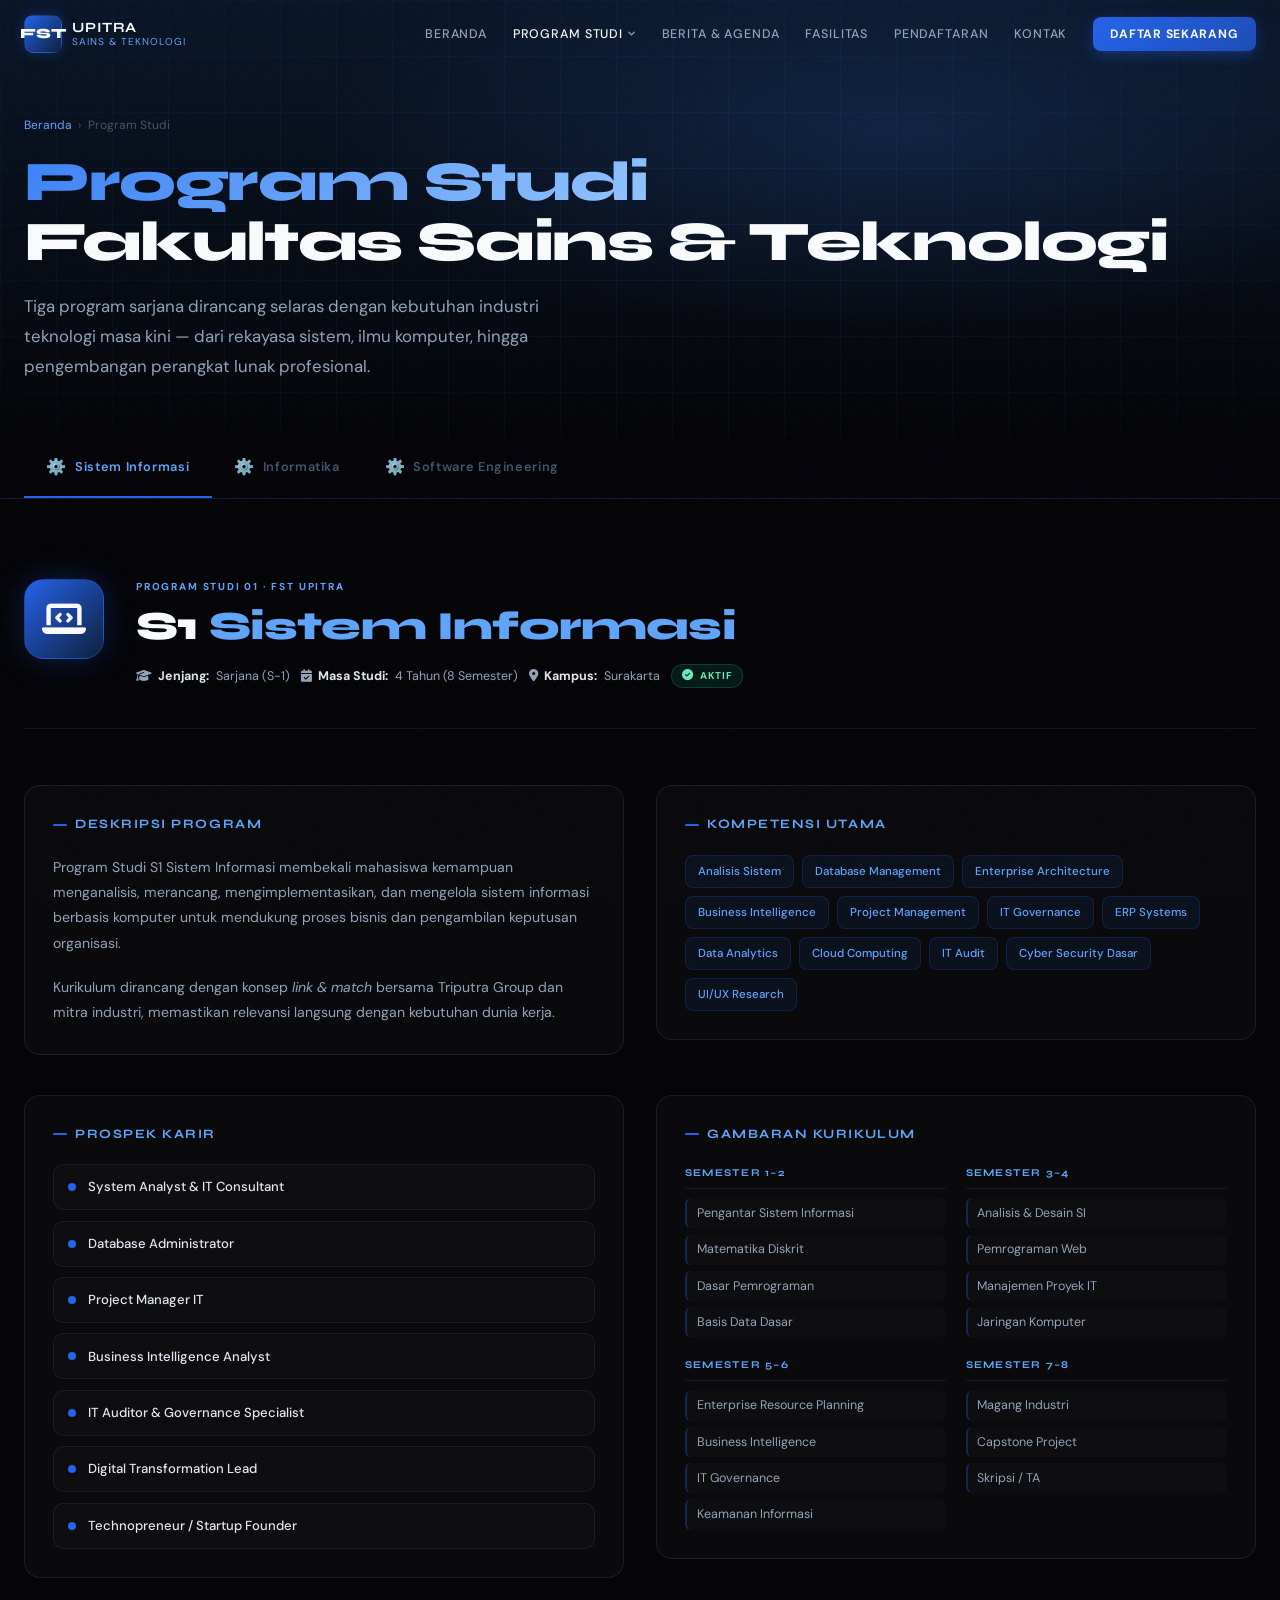
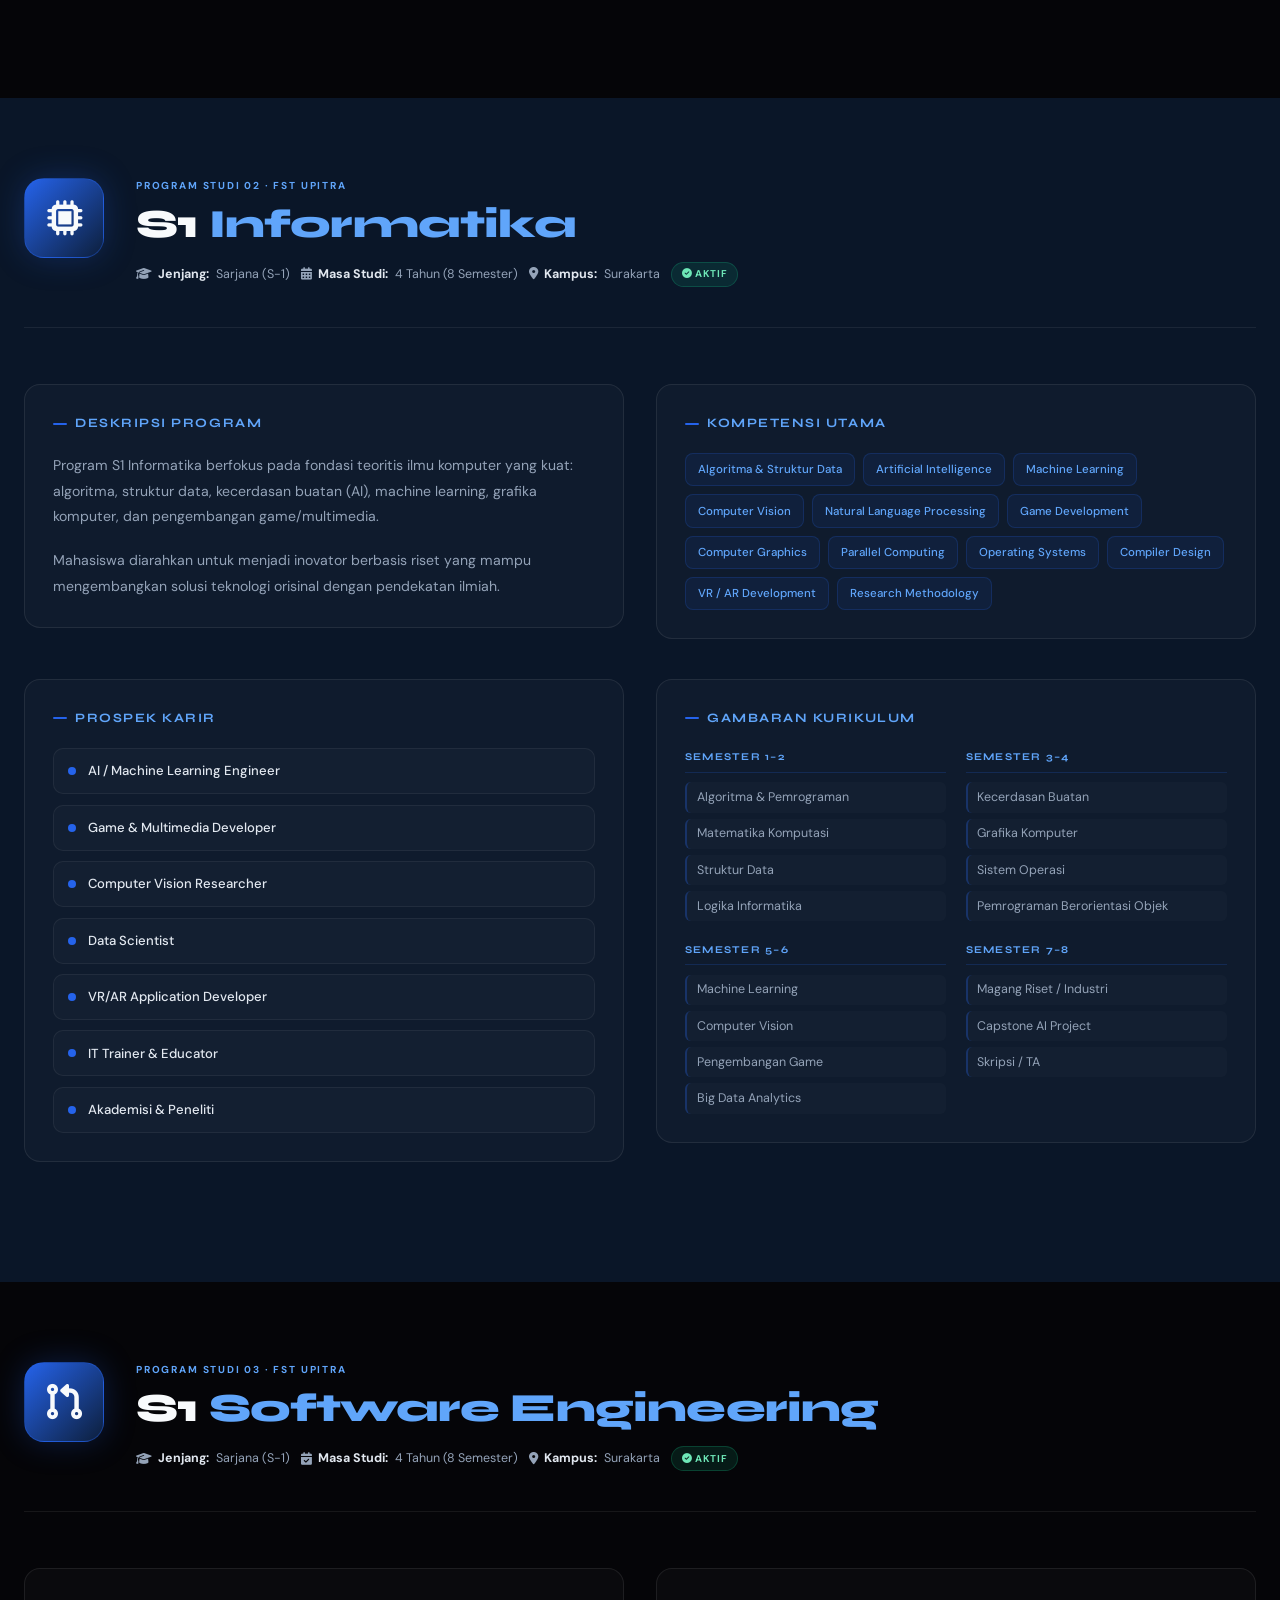
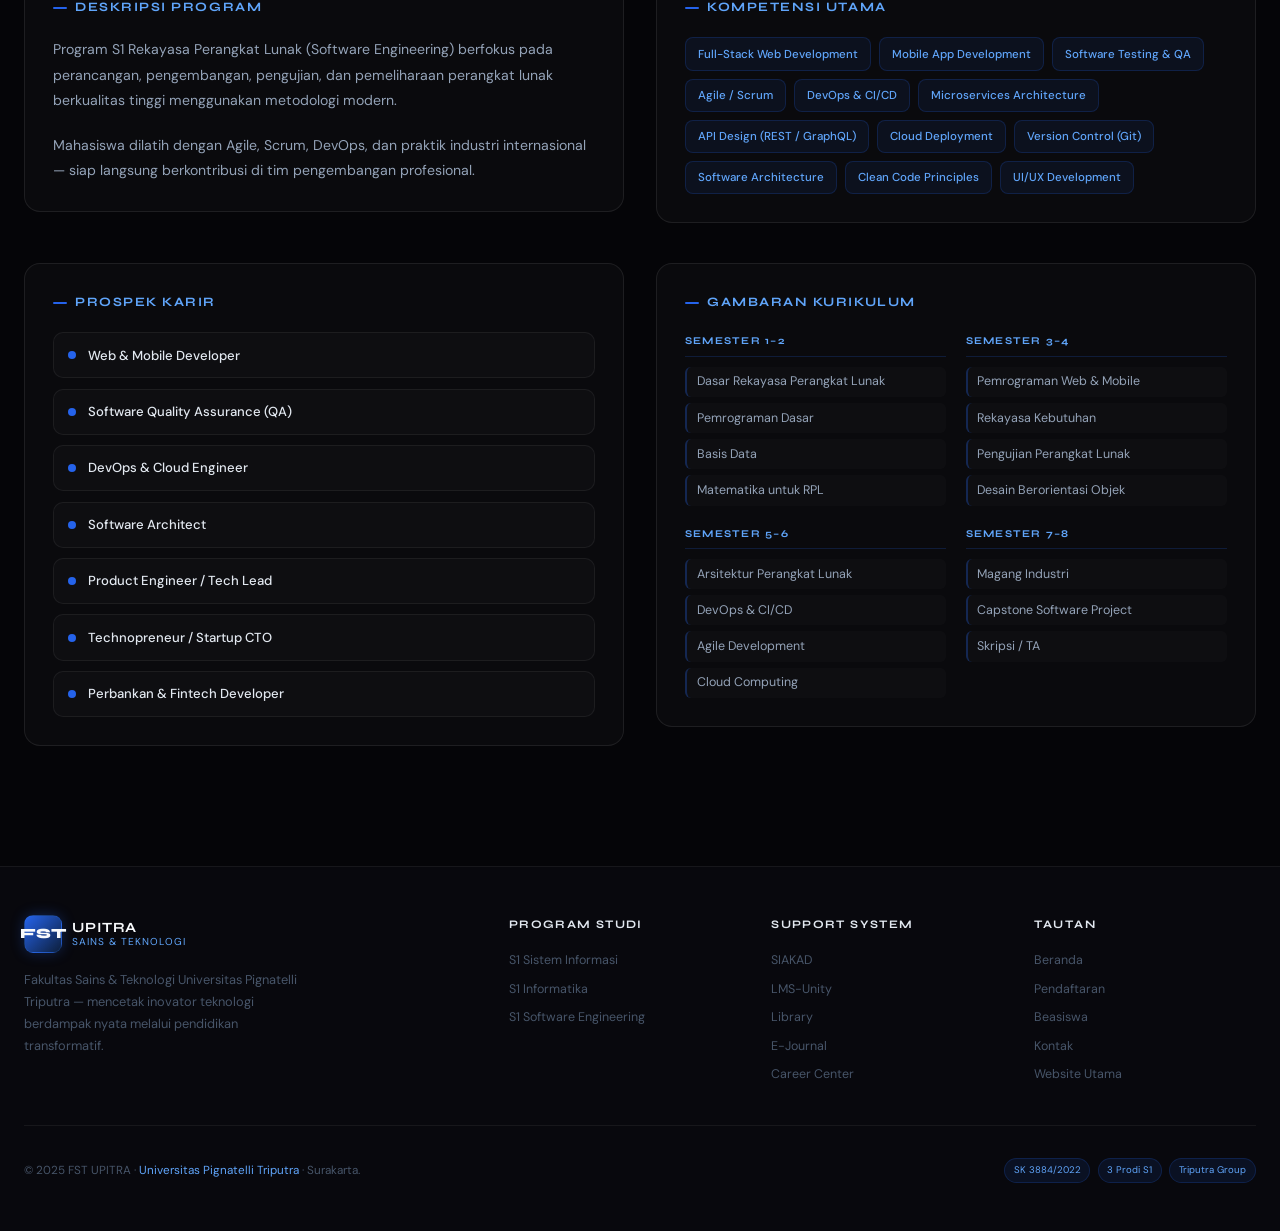
==== commit 11476dd4: "pak dilmoon" ====
--- a/prodi.html
+++ b/prodi.html
@@ -280,9 +280,9 @@
   <!-- STICKY TABS -->
   <div class="prodi-tabs-wrap" role="navigation" aria-label="Program studi tabs">
     <div class="prodi-tabs">
-      <a href="#si"  class="prodi-tab active" data-target="si"><span class="prodi-tab-icon">💻</span> Sistem Informasi</a>
+      <a href="#si"  class="prodi-tab active" data-target="si"><span class="prodi-tab-icon">⚙️</span> Sistem Informasi</a>
       <a href="#inf" class="prodi-tab" data-target="inf"><span class="prodi-tab-icon">⚙️</span> Informatika</a>
-      <a href="#rpl" class="prodi-tab" data-target="rpl"><span class="prodi-tab-icon">🛠</span> Software Engineering</a>
+      <a href="#rpl" class="prodi-tab" data-target="rpl"><span class="prodi-tab-icon">⚙️</span> Software Engineering</a>
     </div>
   </div>
 
